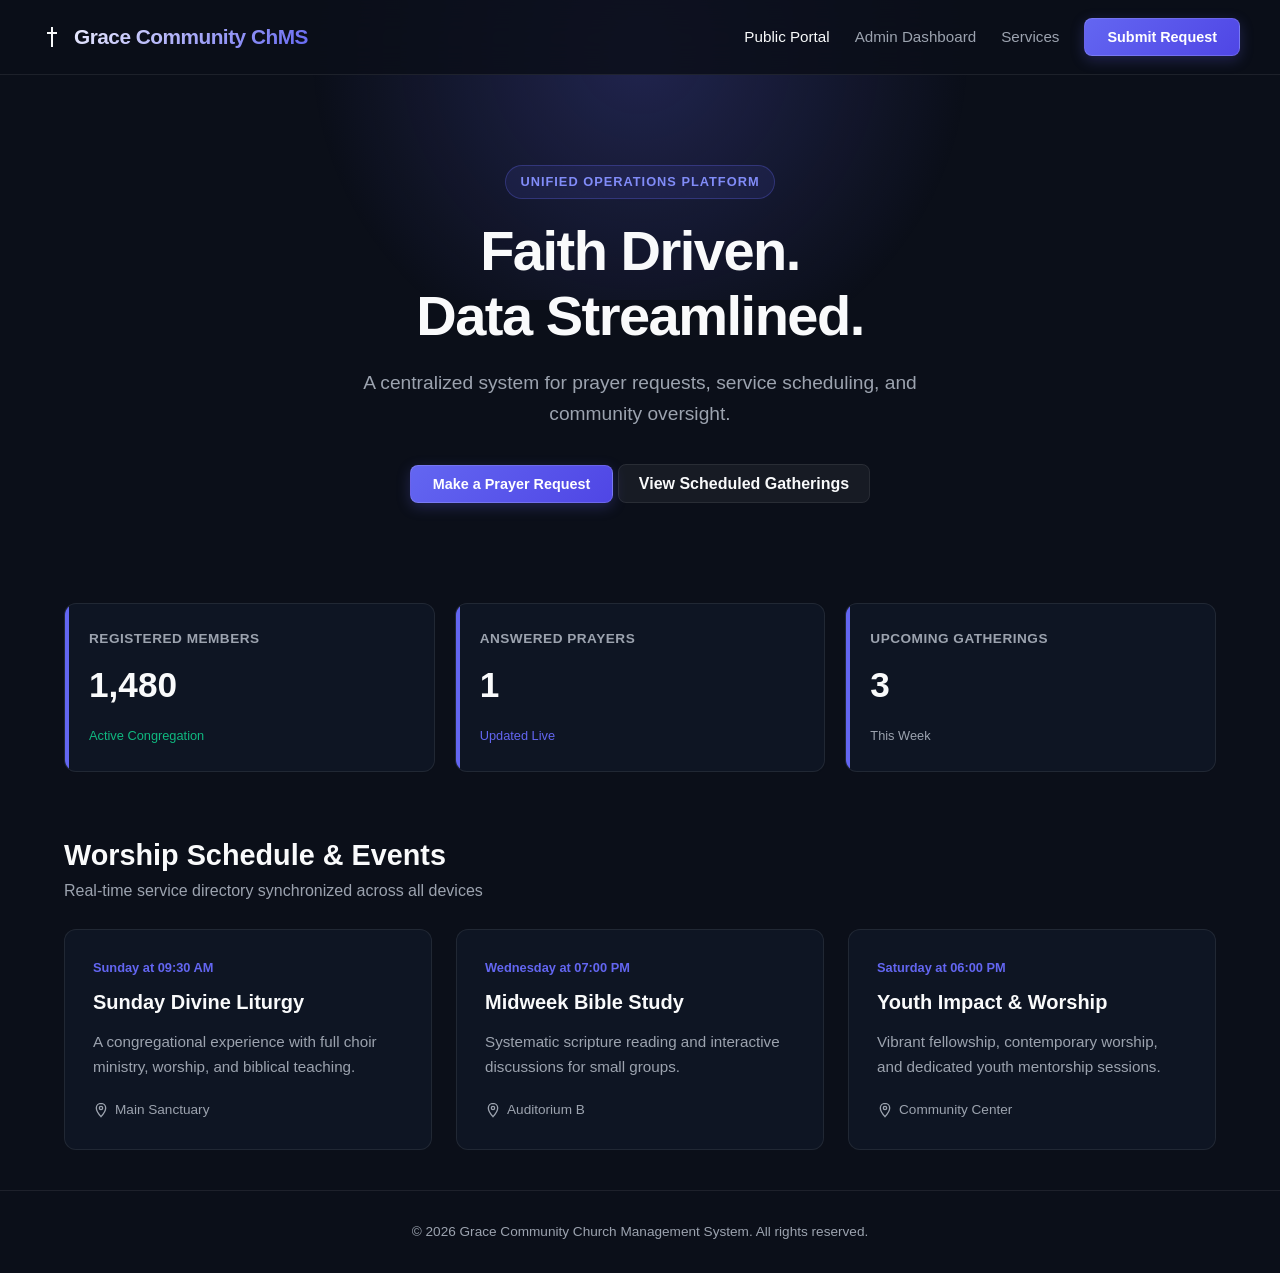
==== index.html @ 5a202377 "Add Church Management System with admin dashboard" ====
<!DOCTYPE html>
<html lang="en">
<head>
  <meta charset="UTF-8">
  <meta name="viewport" content="width=device-width, initial-scale=1.0">
  <title>Grace Community | Church Management System</title>
  <link rel="stylesheet" href="style.css">
</head>
<body>

  <div class="ambient-glow"></div>

  <header>
    <div class="brand">
      <svg width="24" height="24" viewBox="0 0 24 24" fill="none" stroke="currentColor" stroke-width="2">
        <path d="M12 2v20M7 8h10"/>
      </svg>
      Grace Community ChMS
    </div>
    <nav>
      <a href="index.html" class="active">Public Portal</a>
      <a href="admin.html">Admin Dashboard</a>
      <a href="#events">Services</a>
      <button type="button" class="btn-primary" data-modal="prayerModal">
        <span>Submit Request</span>
      </button>
    </nav>
  </header>

  <section class="hero">
    <span class="badge">Unified Operations Platform</span>
    <h1>Faith Driven.<br>Data Streamlined.</h1>
    <p>A centralized system for prayer requests, service scheduling, and community oversight.</p>
    <div>
      <button type="button" class="btn-primary" data-modal="prayerModal">Make a Prayer Request</button>
      <a href="#events" class="btn-secondary">View Scheduled Gatherings</a>
    </div>
  </section>

  <main class="container">
    <div class="stats-grid">
      <div class="stat-card">
        <div class="stat-label">Registered Members</div>
        <div class="stat-val" id="statMembers">1,480</div>
        <span style="color: #10b981; font-size: 0.8rem;">Active Congregation</span>
      </div>
      <div class="stat-card">
        <div class="stat-label">Answered Prayers</div>
        <div class="stat-val" id="statPrayersAnswered">0</div>
        <span style="color: var(--accent-primary); font-size: 0.8rem;">Updated Live</span>
      </div>
      <div class="stat-card">
        <div class="stat-label">Upcoming Gatherings</div>
        <div class="stat-val" id="statEventsCount">0</div>
        <span style="color: var(--text-muted); font-size: 0.8rem;">This Week</span>
      </div>
    </div>

    <section id="events" style="margin-top: 60px;">
      <div style="margin-bottom: 20px;">
        <h2 style="font-size: 1.8rem; font-weight: 800;">Worship Schedule & Events</h2>
        <p style="color: var(--text-muted);">Real-time service directory synchronized across all devices</p>
      </div>
      <div class="cards-grid" id="eventsContainer">
      </div>
    </section>
  </main>

  <div class="modal-overlay" id="prayerModal">
    <div class="modal-content">
      <div class="modal-header">
        <h3 style="font-weight: 700;">Submit a Prayer Request</h3>
        <button type="button" class="modal-close" data-close="prayerModal">&times;</button>
      </div>
      <form id="publicPrayerForm">
        <div class="form-group">
          <label for="reqName">Full Name</label>
          <input type="text" id="reqName" class="form-control" placeholder="Enter your full name" required>
        </div>
        <div class="form-group">
          <label for="reqContact">Email or Phone Number</label>
          <input type="text" id="reqContact" class="form-control" placeholder="name@domain.com or phone" required>
        </div>
        <div class="form-group">
          <label for="reqCategory">Category</label>
          <select id="reqCategory" class="form-control">
            <option value="Healing">Health & Healing</option>
            <option value="Family">Family & Relationships</option>
            <option value="Guidance">Spiritual Guidance</option>
            <option value="Thanksgiving">Thanksgiving / Praise</option>
          </select>
        </div>
        <div class="form-group">
          <label for="reqMessage">Prayer Description</label>
          <textarea id="reqMessage" class="form-control" placeholder="Describe your prayer needs..." required></textarea>
        </div>
        <button type="submit" class="btn-primary" style="width: 100%; justify-content: center;">
          Submit to Pastoral Team
        </button>
      </form>
    </div>
  </div>

  <div id="toast" class="toast">Operation completed successfully</div>

  <footer>
    <p>&copy; 2026 Grace Community Church Management System. All rights reserved.</p>
  </footer>

  <script src="app.js"></script>
</body>
</html>
---- style.css ----
:root {
  --bg-base: #0b0f19;
  --bg-surface: #111827;
  --bg-card: rgba(17, 24, 39, 0.75);
  --border-glass: rgba(255, 255, 255, 0.08);
  --border-focus: #6366f1;
  --accent-primary: #6366f1;
  --accent-glow: rgba(99, 102, 241, 0.25);
  --text-main: #f9fafb;
  --text-muted: #9ca3af;
  --status-pending: #f59e0b;
  --status-approved: #10b981;
  --status-danger: #ef4444;
}

* {
  margin: 0;
  padding: 0;
  box-sizing: border-box;
  font-family: -apple-system, BlinkMacSystemFont, "Segoe UI", Roboto, sans-serif;
}

body {
  background-color: var(--bg-base);
  color: var(--text-main);
  line-height: 1.6;
  min-height: 100vh;
  display: flex;
  flex-direction: column;
}

.ambient-glow {
  position: fixed;
  top: -200px;
  left: 50%;
  transform: translateX(-50%);
  width: 800px;
  height: 500px;
  background: radial-gradient(circle, var(--accent-glow) 0%, transparent 70%);
  pointer-events: none !important;
  z-index: -1;
}

header {
  position: sticky;
  top: 0;
  z-index: 100;
  background: rgba(11, 15, 25, 0.85);
  backdrop-filter: blur(16px);
  border-bottom: 1px solid var(--border-glass);
  padding: 18px 40px;
  display: flex;
  justify-content: space-between;
  align-items: center;
}

.brand {
  font-size: 1.3rem;
  font-weight: 800;
  letter-spacing: -0.5px;
  background: linear-gradient(135deg, #fff 0%, var(--accent-primary) 100%);
  -webkit-background-clip: text;
  -webkit-text-fill-color: transparent;
  display: flex;
  align-items: center;
  gap: 10px;
}

nav {
  display: flex;
  gap: 25px;
  align-items: center;
}

nav a {
  color: var(--text-muted);
  text-decoration: none;
  font-size: 0.95rem;
  font-weight: 500;
  transition: color 0.2s ease;
}

nav a:hover,
nav a.active {
  color: var(--text-main);
}

.btn-primary {
  background: linear-gradient(135deg, #6366f1 0%, #4f46e5 100%);
  color: #fff;
  border: 1px solid rgba(255, 255, 255, 0.15);
  padding: 10px 22px;
  border-radius: 8px;
  cursor: pointer;
  font-size: 0.9rem;
  font-weight: 600;
  text-decoration: none;
  box-shadow: 0 4px 14px var(--accent-glow);
  transition: all 0.2s ease;
  display: inline-flex;
  align-items: center;
  gap: 8px;
}

.btn-primary:hover {
  transform: translateY(-2px);
  box-shadow: 0 6px 20px rgba(99, 102, 241, 0.4);
}

.btn-secondary {
  background: rgba(255, 255, 255, 0.05);
  color: var(--text-main);
  border: 1px solid var(--border-glass);
  padding: 10px 20px;
  border-radius: 8px;
  cursor: pointer;
  font-weight: 600;
  text-decoration: none;
  transition: background 0.2s ease;
}

.btn-secondary:hover {
  background: rgba(255, 255, 255, 0.1);
}

.container {
  width: 90%;
  max-width: 1200px;
  margin: 40px auto;
  position: relative;
  z-index: 1;
}

.hero {
  text-align: center;
  padding: 90px 20px 60px;
  position: relative;
  z-index: 1;
}

.badge {
  display: inline-block;
  padding: 6px 14px;
  border-radius: 9999px;
  background: rgba(99, 102, 241, 0.1);
  border: 1px solid rgba(99, 102, 241, 0.3);
  color: #818cf8;
  font-size: 0.8rem;
  font-weight: 700;
  letter-spacing: 1px;
  text-transform: uppercase;
  margin-bottom: 20px;
}

.hero h1 {
  font-size: 3.5rem;
  font-weight: 900;
  letter-spacing: -1.5px;
  line-height: 1.15;
  margin-bottom: 20px;
}

.hero p {
  color: var(--text-muted);
  font-size: 1.2rem;
  max-width: 650px;
  margin: 0 auto 35px;
}

.stats-grid {
  display: grid;
  grid-template-columns: repeat(auto-fit, minmax(240px, 1fr));
  gap: 20px;
  margin-bottom: 40px;
}

.stat-card {
  background: var(--bg-card);
  backdrop-filter: blur(12px);
  border: 1px solid var(--border-glass);
  padding: 24px;
  border-radius: 12px;
  position: relative;
  overflow: hidden;
}

.stat-card::before {
  content: "";
  position: absolute;
  top: 0;
  left: 0;
  width: 4px;
  height: 100%;
  background: var(--accent-primary);
}

.stat-label {
  font-size: 0.85rem;
  text-transform: uppercase;
  color: var(--text-muted);
  font-weight: 600;
  letter-spacing: 0.5px;
}

.stat-val {
  font-size: 2.2rem;
  font-weight: 800;
  margin: 8px 0;
}

.cards-grid {
  display: grid;
  grid-template-columns: repeat(auto-fit, minmax(320px, 1fr));
  gap: 24px;
  margin-top: 25px;
}

.card {
  background: var(--bg-card);
  backdrop-filter: blur(12px);
  border: 1px solid var(--border-glass);
  border-radius: 12px;
  padding: 28px;
  transition: transform 0.25s ease, border-color 0.25s ease;
}

.card:hover {
  transform: translateY(-4px);
  border-color: rgba(99, 102, 241, 0.4);
}

.card h3 {
  font-size: 1.25rem;
  margin-bottom: 12px;
}

.card p {
  color: var(--text-muted);
  font-size: 0.95rem;
  margin-bottom: 20px;
}

.form-group {
  margin-bottom: 20px;
}

.form-group label {
  display: block;
  margin-bottom: 8px;
  font-size: 0.88rem;
  font-weight: 600;
  color: var(--text-muted);
}

.form-control {
  width: 100%;
  background: rgba(0, 0, 0, 0.35);
  border: 1px solid var(--border-glass);
  padding: 12px 16px;
  border-radius: 8px;
  color: var(--text-main);
  font-size: 0.95rem;
  outline: none;
  transition: border-color 0.2s ease, box-shadow 0.2s ease;
}

.form-control:focus {
  border-color: var(--border-focus);
  box-shadow: 0 0 0 3px var(--accent-glow);
}

textarea.form-control {
  resize: vertical;
  min-height: 110px;
}

.table-wrapper {
  background: var(--bg-card);
  border: 1px solid var(--border-glass);
  border-radius: 12px;
  overflow-x: auto;
  margin-top: 20px;
}

table {
  width: 100%;
  border-collapse: collapse;
  text-align: left;
}

table th {
  background: rgba(255, 255, 255, 0.02);
  padding: 16px 20px;
  font-size: 0.85rem;
  text-transform: uppercase;
  letter-spacing: 0.7px;
  color: var(--text-muted);
  border-bottom: 1px solid var(--border-glass);
}

table td {
  padding: 16px 20px;
  border-bottom: 1px solid var(--border-glass);
  font-size: 0.95rem;
}

table tr:last-child td {
  border-bottom: none;
}

table tr:hover {
  background: rgba(255, 255, 255, 0.02);
}

.status {
  display: inline-block;
  padding: 4px 10px;
  border-radius: 6px;
  font-size: 0.75rem;
  font-weight: 700;
  text-transform: uppercase;
}

.status-pending {
  background: rgba(245, 158, 11, 0.15);
  color: var(--status-pending);
}

.status-approved {
  background: rgba(16, 185, 129, 0.15);
  color: var(--status-approved);
}

.btn-action {
  background: transparent;
  border: none;
  cursor: pointer;
  padding: 6px 10px;
  border-radius: 6px;
  font-size: 0.85rem;
  font-weight: 600;
  transition: all 0.2s ease;
}

.btn-action.approve {
  color: var(--status-approved);
  background: rgba(16, 185, 129, 0.1);
  margin-right: 6px;
}

.btn-action.approve:hover {
  background: var(--status-approved);
  color: #fff;
}

.btn-action.delete {
  color: var(--status-danger);
  background: rgba(239, 68, 68, 0.1);
}

.btn-action.delete:hover {
  background: var(--status-danger);
  color: #fff;
}

.filter-bar {
  display: flex;
  justify-content: space-between;
  align-items: center;
  flex-wrap: wrap;
  gap: 15px;
  margin-bottom: 20px;
}

.search-input {
  max-width: 350px;
}

.modal-overlay {
  position: fixed;
  inset: 0;
  background: rgba(0, 0, 0, 0.75);
  backdrop-filter: blur(8px);
  display: none;
  align-items: center;
  justify-content: center;
  z-index: 9999;
}

.modal-overlay.active {
  display: flex !important;
}

.modal-content {
  background: var(--bg-surface);
  border: 1px solid var(--border-glass);
  width: 90%;
  max-width: 520px;
  border-radius: 14px;
  padding: 30px;
  box-shadow: 0 20px 40px rgba(0, 0, 0, 0.6);
  transform: translateY(0);
}

.modal-header {
  display: flex;
  justify-content: space-between;
  align-items: center;
  margin-bottom: 20px;
}

.modal-close {
  background: transparent;
  border: none;
  color: var(--text-muted);
  font-size: 1.5rem;
  cursor: pointer;
}

.toast {
  position: fixed;
  bottom: 30px;
  right: 30px;
  background: #1f2937;
  color: #fff;
  border: 1px solid var(--border-glass);
  padding: 14px 24px;
  border-radius: 8px;
  box-shadow: 0 10px 25px rgba(0, 0, 0, 0.4);
  transform: translateY(100px);
  opacity: 0;
  transition: all 0.3s ease;
  z-index: 10000;
}

.toast.show {
  transform: translateY(0);
  opacity: 1;
}

footer {
  margin-top: auto;
  border-top: 1px solid var(--border-glass);
  padding: 30px;
  text-align: center;
  color: var(--text-muted);
  font-size: 0.85rem;
}
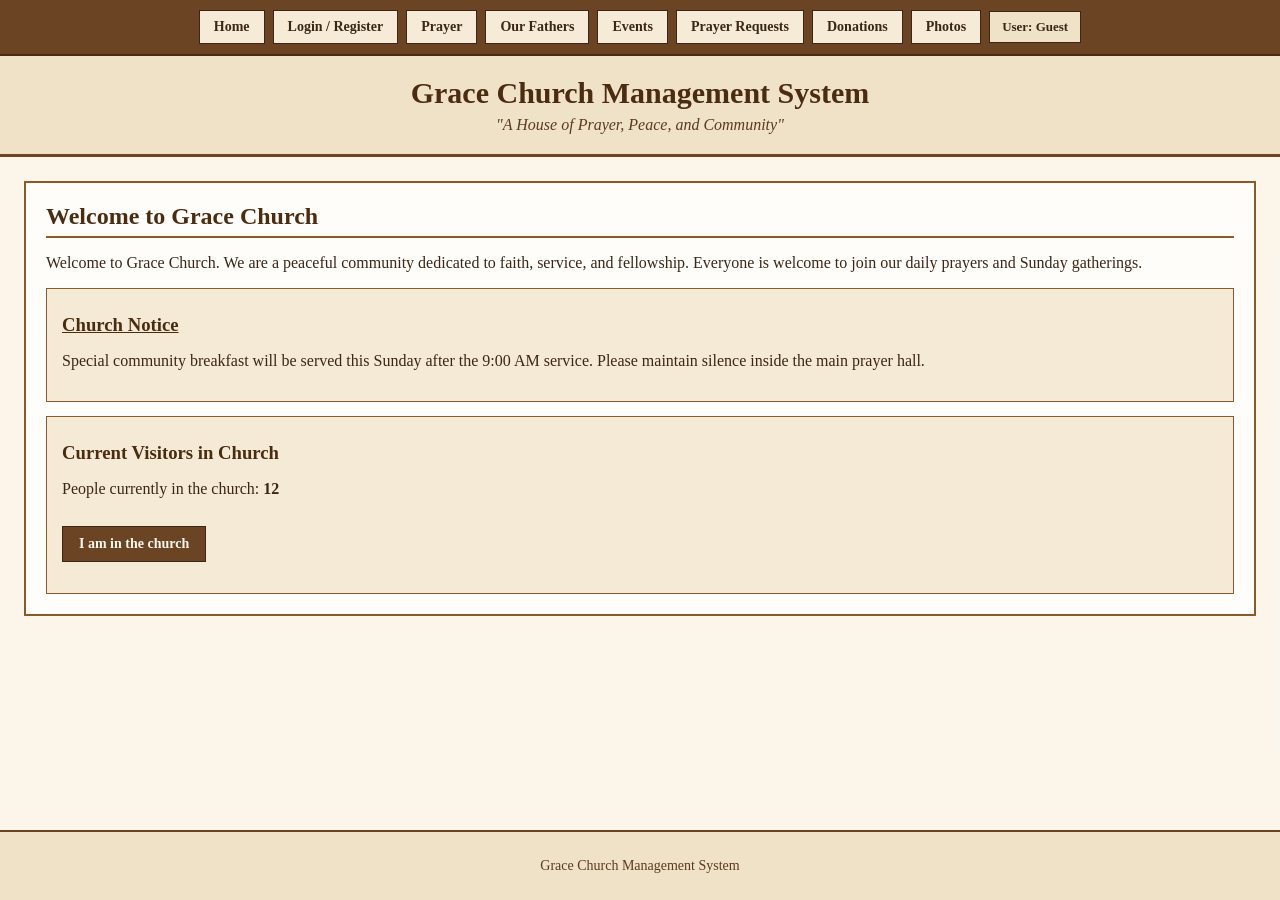
==== commit 0d901d0d: "Add responsive Grace Church Management System with tabs, login, events, prayer requests and donation" ====
--- a/index.html
+++ b/index.html
@@ -1,112 +1,249 @@
 <!DOCTYPE html>
 <html lang="en">
 <head>
-  <meta charset="UTF-8">
-  <meta name="viewport" content="width=device-width, initial-scale=1.0">
-  <title>Grace Community | Church Management System</title>
-  <link rel="stylesheet" href="style.css">
+    <meta charset="UTF-8">
+    <meta name="viewport" content="width=device-width, initial-scale=1.0">
+    <title>Grace Church Management System</title>
+    <link rel="stylesheet" href="style.css">
 </head>
 <body>
 
-  <div class="ambient-glow"></div>
-
-  <header>
-    <div class="brand">
-      <svg width="24" height="24" viewBox="0 0 24 24" fill="none" stroke="currentColor" stroke-width="2">
-        <path d="M12 2v20M7 8h10"/>
-      </svg>
-      Grace Community ChMS
+    <div class="page-wrapper">
+
+        <!-- Top Navbar -->
+        <nav class="top-navbar">
+            <button type="button" onclick="openTab('home')">Home</button>
+            <button type="button" onclick="openTab('login')">Login / Register</button>
+            <button type="button" onclick="openTab('prayer')">Prayer</button>
+            <button type="button" onclick="openTab('fathers')">Our Fathers</button>
+            <button type="button" onclick="openTab('events')">Events</button>
+            <button type="button" onclick="openTab('requests')">Prayer Requests</button>
+            <button type="button" onclick="openTab('donations')">Donations</button>
+            <button type="button" onclick="openTab('photos')">Photos</button>
+            <span class="user-status" id="userBadge">Guest</span>
+        </nav>
+
+        <!-- Header -->
+        <header class="site-header">
+            <h1>Grace Church Management System</h1>
+            <p><i>"A House of Prayer, Peace, and Community"</i></p>
+        </header>
+
+        <!-- Main Content -->
+        <main class="content-area">
+
+            <!-- HOME TAB -->
+            <section id="home" class="tab-section">
+                <h2>Welcome to Grace Church</h2>
+                <p>
+                    Welcome to Grace Church. We are a peaceful community dedicated to faith,
+                    service, and fellowship. Everyone is welcome to join our daily prayers and Sunday gatherings.
+                </p>
+
+                <div class="panel-box">
+                    <h3><u>Church Notice</u></h3>
+                    <p>
+                        Special community breakfast will be served this Sunday after the 9:00 AM service.
+                        Please maintain silence inside the main prayer hall.
+                    </p>
+                </div>
+
+                <div class="panel-box">
+                    <h3>Current Visitors in Church</h3>
+                    <p>People currently in the church: <strong id="visitorCount">12</strong></p>
+                    <button type="button" class="action-btn" onclick="increaseVisitor()">I am in the church</button>
+                    <p id="visitorMessage"></p>
+                </div>
+            </section>
+
+            <!-- LOGIN / REGISTER TAB -->
+            <section id="login" class="tab-section hidden-tab">
+                <h2>User Login &amp; Registration</h2>
+                <p id="authMessage">You are currently browsing as Guest.</p>
+
+                <div class="two-col">
+                    <!-- Login Form -->
+                    <form id="loginForm" class="form-box" onsubmit="loginUser(event)">
+                        <h3>Login</h3>
+
+                        <label for="loginName">Username:</label>
+                        <input type="text" id="loginName" required placeholder="Enter username">
+
+                        <label for="loginPass">Password:</label>
+                        <input type="password" id="loginPass" required placeholder="Enter password">
+
+                        <button type="submit" class="action-btn">Login</button>
+                        <button type="button" class="secondary-btn" onclick="logoutUser()">Logout</button>
+                    </form>
+
+                    <!-- Register Form -->
+                    <form id="registerForm" class="form-box" onsubmit="registerUser(event)">
+                        <h3>Register</h3>
+
+                        <label for="regName">New Username:</label>
+                        <input type="text" id="regName" required placeholder="Create username">
+
+                        <label for="regPass">Create Password:</label>
+                        <input type="password" id="regPass" required placeholder="Create password">
+
+                        <button type="submit" class="action-btn">Register</button>
+                    </form>
+                </div>
+            </section>
+
+            <!-- PRAYER TAB -->
+            <section id="prayer" class="tab-section hidden-tab">
+                <h2>Prayer &amp; Service Timings</h2>
+
+                <div class="table-wrap">
+                    <table>
+                        <tr>
+                            <th>Service / Prayer</th>
+                            <th>Days</th>
+                            <th>Timing</th>
+                        </tr>
+                        <tr>
+                            <td>Morning Prayer</td>
+                            <td>Monday to Saturday</td>
+                            <td>6:30 AM - 7:30 AM</td>
+                        </tr>
+                        <tr>
+                            <td>Evening Prayer</td>
+                            <td>Monday to Saturday</td>
+                            <td>6:00 PM - 7:00 PM</td>
+                        </tr>
+                        <tr>
+                            <td>Sunday Service</td>
+                            <td>Sunday</td>
+                            <td>9:00 AM - 11:00 AM</td>
+                        </tr>
+                    </table>
+                </div>
+
+                <h3><u>YouTube Prayer Videos</u></h3>
+                <p>Replace the YouTube embed link below in index.html whenever you want to update the video.</p>
+
+                <div class="video-box">
+                    <!-- Replace src link later with any YouTube embed URL -->
+                    <iframe
+                        src="https://www.youtube.com/embed/jfKfPfyJRdk"
+                        title="Church Prayer Video"
+                        frameborder="0"
+                        allowfullscreen>
+                    </iframe>
+                </div>
+            </section>
+
+            <!-- OUR FATHERS TAB -->
+            <section id="fathers" class="tab-section hidden-tab">
+                <h2>Our Fathers</h2>
+                <p>Spiritual leaders serving our church community:</p>
+
+                <div class="grid-list">
+                    <div class="panel-box">
+                        <h3>Rev. Father Thomas Mathew</h3>
+                        <p><strong>Role:</strong> Senior Parish Priest</p>
+                        <p>Serving Grace Church since 2012 and leading Sunday service and parish welfare.</p>
+                    </div>
+
+                    <div class="panel-box">
+                        <h3>Father Samuel Joseph</h3>
+                        <p><strong>Role:</strong> Associate Pastor</p>
+                        <p>Leads youth prayer meetings, choir gatherings, and evening scripture study.</p>
+                    </div>
+
+                    <div class="panel-box">
+                        <h3>Father Peter Francis</h3>
+                        <p><strong>Role:</strong> Visiting Elder</p>
+                        <p>Supports families with spiritual guidance and local charity visits.</p>
+                    </div>
+                </div>
+            </section>
+
+            <!-- EVENTS TAB -->
+            <section id="events" class="tab-section hidden-tab">
+                <h2>Upcoming Church Events</h2>
+
+                <!-- Search Events -->
+                <div class="panel-box">
+                    <label for="eventSearch">Search Upcoming Events:</label>
+                    <input type="text" id="eventSearch" onkeyup="displayEvents()" placeholder="Search event name...">
+                </div>
+
+                <div class="table-wrap">
+                    <table>
+                        <thead>
+                            <tr>
+                                <th>Event Name</th>
+                                <th>Date</th>
+                                <th>Timing</th>
+                            </tr>
+                        </thead>
+                        <tbody id="eventsTableBody"></tbody>
+                    </table>
+                </div>
+            </section>
+
+            <!-- PRAYER REQUESTS TAB -->
+            <section id="requests" class="tab-section hidden-tab">
+                <h2>Prayer Requests</h2>
+
+                <form id="prayerForm" class="form-box" onsubmit="submitPrayerRequest(event)">
+                    <label for="userName">Your Name:</label>
+                    <input type="text" id="userName" required placeholder="Enter your name">
+
+                    <label for="prayerText">Your Prayer Request:</label>
+                    <textarea id="prayerText" rows="4" required placeholder="Write your prayer request here..."></textarea>
+
+                    <button type="submit" class="action-btn">Submit</button>
+                </form>
+
+                <div id="requestsList"></div>
+            </section>
+
+            <!-- DONATIONS TAB -->
+            <section id="donations" class="tab-section hidden-tab">
+                <h2>Donations</h2>
+
+                <form id="donationForm" class="form-box" onsubmit="addDonation(event)">
+                    <label for="donationAmount">Donation Amount (Numbers only):</label>
+                    <input
+                        type="number"
+                        id="donationAmount"
+                        min="1"
+                        step="1"
+                        inputmode="numeric"
+                        onkeydown="allowOnlyNumbers(event)"
+                        required
+                        placeholder="Enter amount">
+
+                    <button type="submit" class="action-btn">Add Donation</button>
+                </form>
+
+                <div class="panel-box">
+                    <h3>Total Revenue</h3>
+                    <p class="total-amount">Rs. <span id="totalRevenue">5000</span></p>
+                    <p><i>Thank you for supporting Grace Church.</i></p>
+                </div>
+            </section>
+
+            <!-- PHOTOS TAB -->
+            <section id="photos" class="tab-section hidden-tab">
+                <h2>Church Photos</h2>
+                <p>Add images inside the <code>photos/</code> folder and list them in script.js.</p>
+
+                <div id="photoGallery" class="photo-grid"></div>
+            </section>
+
+        </main>
+
+        <!-- Footer -->
+        <footer class="site-footer">
+            <p>Grace Church Management System</p>
+        </footer>
+
     </div>
-    <nav>
-      <a href="index.html" class="active">Public Portal</a>
-      <a href="admin.html">Admin Dashboard</a>
-      <a href="#events">Services</a>
-      <button type="button" class="btn-primary" data-modal="prayerModal">
-        <span>Submit Request</span>
-      </button>
-    </nav>
-  </header>
-
-  <section class="hero">
-    <span class="badge">Unified Operations Platform</span>
-    <h1>Faith Driven.<br>Data Streamlined.</h1>
-    <p>A centralized system for prayer requests, service scheduling, and community oversight.</p>
-    <div>
-      <button type="button" class="btn-primary" data-modal="prayerModal">Make a Prayer Request</button>
-      <a href="#events" class="btn-secondary">View Scheduled Gatherings</a>
-    </div>
-  </section>
-
-  <main class="container">
-    <div class="stats-grid">
-      <div class="stat-card">
-        <div class="stat-label">Registered Members</div>
-        <div class="stat-val" id="statMembers">1,480</div>
-        <span style="color: #10b981; font-size: 0.8rem;">Active Congregation</span>
-      </div>
-      <div class="stat-card">
-        <div class="stat-label">Answered Prayers</div>
-        <div class="stat-val" id="statPrayersAnswered">0</div>
-        <span style="color: var(--accent-primary); font-size: 0.8rem;">Updated Live</span>
-      </div>
-      <div class="stat-card">
-        <div class="stat-label">Upcoming Gatherings</div>
-        <div class="stat-val" id="statEventsCount">0</div>
-        <span style="color: var(--text-muted); font-size: 0.8rem;">This Week</span>
-      </div>
-    </div>
-
-    <section id="events" style="margin-top: 60px;">
-      <div style="margin-bottom: 20px;">
-        <h2 style="font-size: 1.8rem; font-weight: 800;">Worship Schedule & Events</h2>
-        <p style="color: var(--text-muted);">Real-time service directory synchronized across all devices</p>
-      </div>
-      <div class="cards-grid" id="eventsContainer">
-      </div>
-    </section>
-  </main>
-
-  <div class="modal-overlay" id="prayerModal">
-    <div class="modal-content">
-      <div class="modal-header">
-        <h3 style="font-weight: 700;">Submit a Prayer Request</h3>
-        <button type="button" class="modal-close" data-close="prayerModal">&times;</button>
-      </div>
-      <form id="publicPrayerForm">
-        <div class="form-group">
-          <label for="reqName">Full Name</label>
-          <input type="text" id="reqName" class="form-control" placeholder="Enter your full name" required>
-        </div>
-        <div class="form-group">
-          <label for="reqContact">Email or Phone Number</label>
-          <input type="text" id="reqContact" class="form-control" placeholder="name@domain.com or phone" required>
-        </div>
-        <div class="form-group">
-          <label for="reqCategory">Category</label>
-          <select id="reqCategory" class="form-control">
-            <option value="Healing">Health & Healing</option>
-            <option value="Family">Family & Relationships</option>
-            <option value="Guidance">Spiritual Guidance</option>
-            <option value="Thanksgiving">Thanksgiving / Praise</option>
-          </select>
-        </div>
-        <div class="form-group">
-          <label for="reqMessage">Prayer Description</label>
-          <textarea id="reqMessage" class="form-control" placeholder="Describe your prayer needs..." required></textarea>
-        </div>
-        <button type="submit" class="btn-primary" style="width: 100%; justify-content: center;">
-          Submit to Pastoral Team
-        </button>
-      </form>
-    </div>
-  </div>
-
-  <div id="toast" class="toast">Operation completed successfully</div>
-
-  <footer>
-    <p>&copy; 2026 Grace Community Church Management System. All rights reserved.</p>
-  </footer>
-
-  <script src="app.js"></script>
+
+    <script src="script.js"></script>
 </body>
 </html>
--- a/style.css
+++ b/style.css
@@ -1,448 +1,325 @@
-:root {
-  --bg-base: #0b0f19;
-  --bg-surface: #111827;
-  --bg-card: rgba(17, 24, 39, 0.75);
-  --border-glass: rgba(255, 255, 255, 0.08);
-  --border-focus: #6366f1;
-  --accent-primary: #6366f1;
-  --accent-glow: rgba(99, 102, 241, 0.25);
-  --text-main: #f9fafb;
-  --text-muted: #9ca3af;
-  --status-pending: #f59e0b;
-  --status-approved: #10b981;
-  --status-danger: #ef4444;
-}
-
+/* Full-screen setup and replaceable background image */
 * {
-  margin: 0;
-  padding: 0;
-  box-sizing: border-box;
-  font-family: -apple-system, BlinkMacSystemFont, "Segoe UI", Roboto, sans-serif;
+    box-sizing: border-box;
 }
 
 body {
-  background-color: var(--bg-base);
-  color: var(--text-main);
-  line-height: 1.6;
-  min-height: 100vh;
-  display: flex;
-  flex-direction: column;
-}
-
-.ambient-glow {
-  position: fixed;
-  top: -200px;
-  left: 50%;
-  transform: translateX(-50%);
-  width: 800px;
-  height: 500px;
-  background: radial-gradient(circle, var(--accent-glow) 0%, transparent 70%);
-  pointer-events: none !important;
-  z-index: -1;
-}
-
-header {
-  position: sticky;
-  top: 0;
-  z-index: 100;
-  background: rgba(11, 15, 25, 0.85);
-  backdrop-filter: blur(16px);
-  border-bottom: 1px solid var(--border-glass);
-  padding: 18px 40px;
-  display: flex;
-  justify-content: space-between;
-  align-items: center;
-}
-
-.brand {
-  font-size: 1.3rem;
-  font-weight: 800;
-  letter-spacing: -0.5px;
-  background: linear-gradient(135deg, #fff 0%, var(--accent-primary) 100%);
-  -webkit-background-clip: text;
-  -webkit-text-fill-color: transparent;
-  display: flex;
-  align-items: center;
-  gap: 10px;
-}
-
-nav {
-  display: flex;
-  gap: 25px;
-  align-items: center;
-}
-
-nav a {
-  color: var(--text-muted);
-  text-decoration: none;
-  font-size: 0.95rem;
-  font-weight: 500;
-  transition: color 0.2s ease;
-}
-
-nav a:hover,
-nav a.active {
-  color: var(--text-main);
-}
-
-.btn-primary {
-  background: linear-gradient(135deg, #6366f1 0%, #4f46e5 100%);
-  color: #fff;
-  border: 1px solid rgba(255, 255, 255, 0.15);
-  padding: 10px 22px;
-  border-radius: 8px;
-  cursor: pointer;
-  font-size: 0.9rem;
-  font-weight: 600;
-  text-decoration: none;
-  box-shadow: 0 4px 14px var(--accent-glow);
-  transition: all 0.2s ease;
-  display: inline-flex;
-  align-items: center;
-  gap: 8px;
-}
-
-.btn-primary:hover {
-  transform: translateY(-2px);
-  box-shadow: 0 6px 20px rgba(99, 102, 241, 0.4);
-}
-
-.btn-secondary {
-  background: rgba(255, 255, 255, 0.05);
-  color: var(--text-main);
-  border: 1px solid var(--border-glass);
-  padding: 10px 20px;
-  border-radius: 8px;
-  cursor: pointer;
-  font-weight: 600;
-  text-decoration: none;
-  transition: background 0.2s ease;
-}
-
-.btn-secondary:hover {
-  background: rgba(255, 255, 255, 0.1);
-}
-
-.container {
-  width: 90%;
-  max-width: 1200px;
-  margin: 40px auto;
-  position: relative;
-  z-index: 1;
-}
-
-.hero {
-  text-align: center;
-  padding: 90px 20px 60px;
-  position: relative;
-  z-index: 1;
-}
-
-.badge {
-  display: inline-block;
-  padding: 6px 14px;
-  border-radius: 9999px;
-  background: rgba(99, 102, 241, 0.1);
-  border: 1px solid rgba(99, 102, 241, 0.3);
-  color: #818cf8;
-  font-size: 0.8rem;
-  font-weight: 700;
-  letter-spacing: 1px;
-  text-transform: uppercase;
-  margin-bottom: 20px;
-}
-
-.hero h1 {
-  font-size: 3.5rem;
-  font-weight: 900;
-  letter-spacing: -1.5px;
-  line-height: 1.15;
-  margin-bottom: 20px;
-}
-
-.hero p {
-  color: var(--text-muted);
-  font-size: 1.2rem;
-  max-width: 650px;
-  margin: 0 auto 35px;
-}
-
-.stats-grid {
-  display: grid;
-  grid-template-columns: repeat(auto-fit, minmax(240px, 1fr));
-  gap: 20px;
-  margin-bottom: 40px;
-}
-
-.stat-card {
-  background: var(--bg-card);
-  backdrop-filter: blur(12px);
-  border: 1px solid var(--border-glass);
-  padding: 24px;
-  border-radius: 12px;
-  position: relative;
-  overflow: hidden;
-}
-
-.stat-card::before {
-  content: "";
-  position: absolute;
-  top: 0;
-  left: 0;
-  width: 4px;
-  height: 100%;
-  background: var(--accent-primary);
-}
-
-.stat-label {
-  font-size: 0.85rem;
-  text-transform: uppercase;
-  color: var(--text-muted);
-  font-weight: 600;
-  letter-spacing: 0.5px;
-}
-
-.stat-val {
-  font-size: 2.2rem;
-  font-weight: 800;
-  margin: 8px 0;
-}
-
-.cards-grid {
-  display: grid;
-  grid-template-columns: repeat(auto-fit, minmax(320px, 1fr));
-  gap: 24px;
-  margin-top: 25px;
-}
-
-.card {
-  background: var(--bg-card);
-  backdrop-filter: blur(12px);
-  border: 1px solid var(--border-glass);
-  border-radius: 12px;
-  padding: 28px;
-  transition: transform 0.25s ease, border-color 0.25s ease;
-}
-
-.card:hover {
-  transform: translateY(-4px);
-  border-color: rgba(99, 102, 241, 0.4);
-}
-
-.card h3 {
-  font-size: 1.25rem;
-  margin-bottom: 12px;
-}
-
-.card p {
-  color: var(--text-muted);
-  font-size: 0.95rem;
-  margin-bottom: 20px;
-}
-
-.form-group {
-  margin-bottom: 20px;
-}
-
-.form-group label {
-  display: block;
-  margin-bottom: 8px;
-  font-size: 0.88rem;
-  font-weight: 600;
-  color: var(--text-muted);
-}
-
-.form-control {
-  width: 100%;
-  background: rgba(0, 0, 0, 0.35);
-  border: 1px solid var(--border-glass);
-  padding: 12px 16px;
-  border-radius: 8px;
-  color: var(--text-main);
-  font-size: 0.95rem;
-  outline: none;
-  transition: border-color 0.2s ease, box-shadow 0.2s ease;
-}
-
-.form-control:focus {
-  border-color: var(--border-focus);
-  box-shadow: 0 0 0 3px var(--accent-glow);
-}
-
-textarea.form-control {
-  resize: vertical;
-  min-height: 110px;
-}
-
-.table-wrapper {
-  background: var(--bg-card);
-  border: 1px solid var(--border-glass);
-  border-radius: 12px;
-  overflow-x: auto;
-  margin-top: 20px;
+    margin: 0;
+    padding: 0;
+    min-height: 100vh;
+    width: 100%;
+    font-family: Georgia, "Times New Roman", serif;
+    color: #3b2618;
+    background-color: #e8dcc5;
+
+    /* Replace photos/background.jpg later with any background image */
+    background-image: url("photos/background.jpg");
+    background-size: cover;
+    background-position: center;
+    background-repeat: no-repeat;
+    background-attachment: fixed;
+}
+
+/* Full-width wrapper */
+.page-wrapper {
+    width: 100%;
+    min-height: 100vh;
+    display: flex;
+    flex-direction: column;
+    background-color: rgba(253, 248, 238, 0.92);
+}
+
+/* Top Navigation Bar */
+.top-navbar {
+    width: 100%;
+    background-color: #6b4423;
+    border-bottom: 2px solid #4a2c11;
+    padding: 10px 16px;
+    display: flex;
+    flex-wrap: wrap;
+    align-items: center;
+    justify-content: center;
+    gap: 8px;
+}
+
+.top-navbar button {
+    background-color: #f5ebd6;
+    color: #3b2618;
+    border: 1px solid #3b2618;
+    padding: 8px 14px;
+    font-family: Georgia, serif;
+    font-size: 14px;
+    font-weight: bold;
+    cursor: pointer;
+}
+
+.user-status {
+    background-color: #efe2c6;
+    color: #3b2618;
+    border: 1px solid #3b2618;
+    padding: 7px 12px;
+    font-size: 13px;
+    font-weight: bold;
+}
+
+/* Header */
+.site-header {
+    width: 100%;
+    background-color: #efe2c6;
+    border-bottom: 3px solid #6b4423;
+    padding: 20px 24px;
+    text-align: center;
+}
+
+.site-header h1 {
+    margin: 0 0 6px 0;
+    font-size: 30px;
+    color: #4a2c11;
+}
+
+.site-header p {
+    margin: 0;
+    font-size: 16px;
+    color: #5c3a1d;
+}
+
+/* Main Content */
+.content-area {
+    flex: 1;
+    width: 100%;
+    padding: 24px;
+}
+
+.tab-section {
+    width: 100%;
+    background-color: #fffdf9;
+    border: 2px solid #8b5a2b;
+    padding: 20px;
+}
+
+.hidden-tab {
+    display: none;
+}
+
+.tab-section h2 {
+    margin-top: 0;
+    margin-bottom: 12px;
+    padding-bottom: 6px;
+    color: #4a2c11;
+    border-bottom: 2px solid #8b5a2b;
+    font-size: 24px;
+}
+
+.tab-section h3 {
+    color: #4a2c11;
+    margin-top: 10px;
+    margin-bottom: 8px;
+}
+
+/* Boxes and Grids */
+.panel-box {
+    background-color: #f4ead5;
+    border: 1px solid #8b5a2b;
+    padding: 15px;
+    margin-top: 14px;
+}
+
+.two-col {
+    display: grid;
+    grid-template-columns: repeat(2, 1fr);
+    gap: 16px;
+    margin-top: 12px;
+}
+
+.total-amount {
+    font-size: 26px;
+    font-weight: bold;
+    color: #4a2c11;
+    margin: 8px 0;
+}
+
+.grid-list,
+.photo-grid {
+    display: grid;
+    grid-template-columns: repeat(3, 1fr);
+    gap: 16px;
+    margin-top: 14px;
+}
+
+.photo-card {
+    background-color: #f5ebd6;
+    border: 1px solid #8b5a2b;
+    padding: 10px;
+    text-align: center;
+}
+
+.photo-card img {
+    width: 100%;
+    height: 200px;
+    object-fit: cover;
+    border: 1px solid #6b4423;
+}
+
+/* Tables */
+.table-wrap {
+    width: 100%;
+    overflow-x: auto;
+    margin-top: 14px;
 }
 
 table {
-  width: 100%;
-  border-collapse: collapse;
-  text-align: left;
-}
-
-table th {
-  background: rgba(255, 255, 255, 0.02);
-  padding: 16px 20px;
-  font-size: 0.85rem;
-  text-transform: uppercase;
-  letter-spacing: 0.7px;
-  color: var(--text-muted);
-  border-bottom: 1px solid var(--border-glass);
-}
-
-table td {
-  padding: 16px 20px;
-  border-bottom: 1px solid var(--border-glass);
-  font-size: 0.95rem;
-}
-
-table tr:last-child td {
-  border-bottom: none;
-}
-
-table tr:hover {
-  background: rgba(255, 255, 255, 0.02);
-}
-
-.status {
-  display: inline-block;
-  padding: 4px 10px;
-  border-radius: 6px;
-  font-size: 0.75rem;
-  font-weight: 700;
-  text-transform: uppercase;
-}
-
-.status-pending {
-  background: rgba(245, 158, 11, 0.15);
-  color: var(--status-pending);
-}
-
-.status-approved {
-  background: rgba(16, 185, 129, 0.15);
-  color: var(--status-approved);
-}
-
-.btn-action {
-  background: transparent;
-  border: none;
-  cursor: pointer;
-  padding: 6px 10px;
-  border-radius: 6px;
-  font-size: 0.85rem;
-  font-weight: 600;
-  transition: all 0.2s ease;
-}
-
-.btn-action.approve {
-  color: var(--status-approved);
-  background: rgba(16, 185, 129, 0.1);
-  margin-right: 6px;
-}
-
-.btn-action.approve:hover {
-  background: var(--status-approved);
-  color: #fff;
-}
-
-.btn-action.delete {
-  color: var(--status-danger);
-  background: rgba(239, 68, 68, 0.1);
-}
-
-.btn-action.delete:hover {
-  background: var(--status-danger);
-  color: #fff;
-}
-
-.filter-bar {
-  display: flex;
-  justify-content: space-between;
-  align-items: center;
-  flex-wrap: wrap;
-  gap: 15px;
-  margin-bottom: 20px;
-}
-
-.search-input {
-  max-width: 350px;
-}
-
-.modal-overlay {
-  position: fixed;
-  inset: 0;
-  background: rgba(0, 0, 0, 0.75);
-  backdrop-filter: blur(8px);
-  display: none;
-  align-items: center;
-  justify-content: center;
-  z-index: 9999;
-}
-
-.modal-overlay.active {
-  display: flex !important;
-}
-
-.modal-content {
-  background: var(--bg-surface);
-  border: 1px solid var(--border-glass);
-  width: 90%;
-  max-width: 520px;
-  border-radius: 14px;
-  padding: 30px;
-  box-shadow: 0 20px 40px rgba(0, 0, 0, 0.6);
-  transform: translateY(0);
-}
-
-.modal-header {
-  display: flex;
-  justify-content: space-between;
-  align-items: center;
-  margin-bottom: 20px;
-}
-
-.modal-close {
-  background: transparent;
-  border: none;
-  color: var(--text-muted);
-  font-size: 1.5rem;
-  cursor: pointer;
-}
-
-.toast {
-  position: fixed;
-  bottom: 30px;
-  right: 30px;
-  background: #1f2937;
-  color: #fff;
-  border: 1px solid var(--border-glass);
-  padding: 14px 24px;
-  border-radius: 8px;
-  box-shadow: 0 10px 25px rgba(0, 0, 0, 0.4);
-  transform: translateY(100px);
-  opacity: 0;
-  transition: all 0.3s ease;
-  z-index: 10000;
-}
-
-.toast.show {
-  transform: translateY(0);
-  opacity: 1;
-}
-
-footer {
-  margin-top: auto;
-  border-top: 1px solid var(--border-glass);
-  padding: 30px;
-  text-align: center;
-  color: var(--text-muted);
-  font-size: 0.85rem;
+    width: 100%;
+    border-collapse: collapse;
+}
+
+th, td {
+    border: 1px solid #6b4423;
+    padding: 10px 12px;
+    text-align: left;
+}
+
+th {
+    background-color: #dfd0b4;
+    color: #3b2618;
+}
+
+td {
+    background-color: #fdf9f1;
+}
+
+/* Forms */
+.form-box {
+    background-color: #f5ebd6;
+    border: 1px solid #8b5a2b;
+    padding: 16px;
+}
+
+.form-box label,
+.panel-box label {
+    display: block;
+    font-weight: bold;
+    margin-top: 10px;
+    margin-bottom: 5px;
+}
+
+.form-box input[type="text"],
+.form-box input[type="password"],
+.form-box input[type="number"],
+.form-box textarea,
+.panel-box input[type="text"] {
+    width: 100%;
+    padding: 9px;
+    border: 1px solid #6b4423;
+    background-color: #ffffff;
+    font-family: Georgia, serif;
+    font-size: 14px;
+}
+
+.action-btn {
+    margin-top: 12px;
+    background-color: #6b4423;
+    color: #fdf8ee;
+    border: 1px solid #3b2618;
+    padding: 9px 16px;
+    font-family: Georgia, serif;
+    font-size: 14px;
+    font-weight: bold;
+    cursor: pointer;
+}
+
+.secondary-btn {
+    margin-top: 12px;
+    margin-left: 8px;
+    background-color: #efe2c6;
+    color: #3b2618;
+    border: 1px solid #6b4423;
+    padding: 9px 14px;
+    font-family: Georgia, serif;
+    font-size: 14px;
+    font-weight: bold;
+    cursor: pointer;
+}
+
+.request-item {
+    background-color: #f5ebd6;
+    border: 1px solid #8b5a2b;
+    padding: 12px;
+    margin-top: 10px;
+}
+
+/* Video Box */
+.video-box {
+    width: 100%;
+    background-color: #efe2c6;
+    border: 2px solid #6b4423;
+    padding: 8px;
+    margin-top: 10px;
+}
+
+.video-box iframe {
+    width: 100%;
+    height: 380px;
+    display: block;
+}
+
+/* Footer */
+.site-footer {
+    width: 100%;
+    background-color: #efe2c6;
+    border-top: 2px solid #6b4423;
+    padding: 12px 20px;
+    text-align: center;
+    font-size: 14px;
+    color: #5c3a1d;
+}
+
+/* Tablet Layout */
+@media (max-width: 900px) {
+    .two-col,
+    .grid-list,
+    .photo-grid {
+        grid-template-columns: 1fr;
+    }
+
+    .video-box iframe {
+        height: 300px;
+    }
+}
+
+/* Mobile Layout */
+@media (max-width: 600px) {
+    .site-header {
+        padding: 14px 12px;
+    }
+
+    .site-header h1 {
+        font-size: 22px;
+    }
+
+    .top-navbar {
+        padding: 8px;
+        gap: 6px;
+    }
+
+    .top-navbar button {
+        flex: 1 1 42%;
+        padding: 8px 10px;
+        font-size: 13px;
+    }
+
+    .content-area {
+        padding: 12px;
+    }
+
+    .tab-section {
+        padding: 14px;
+    }
+
+    .photo-card img {
+        height: 180px;
+    }
+
+    .video-box iframe {
+        height: 220px;
+    }
 }
